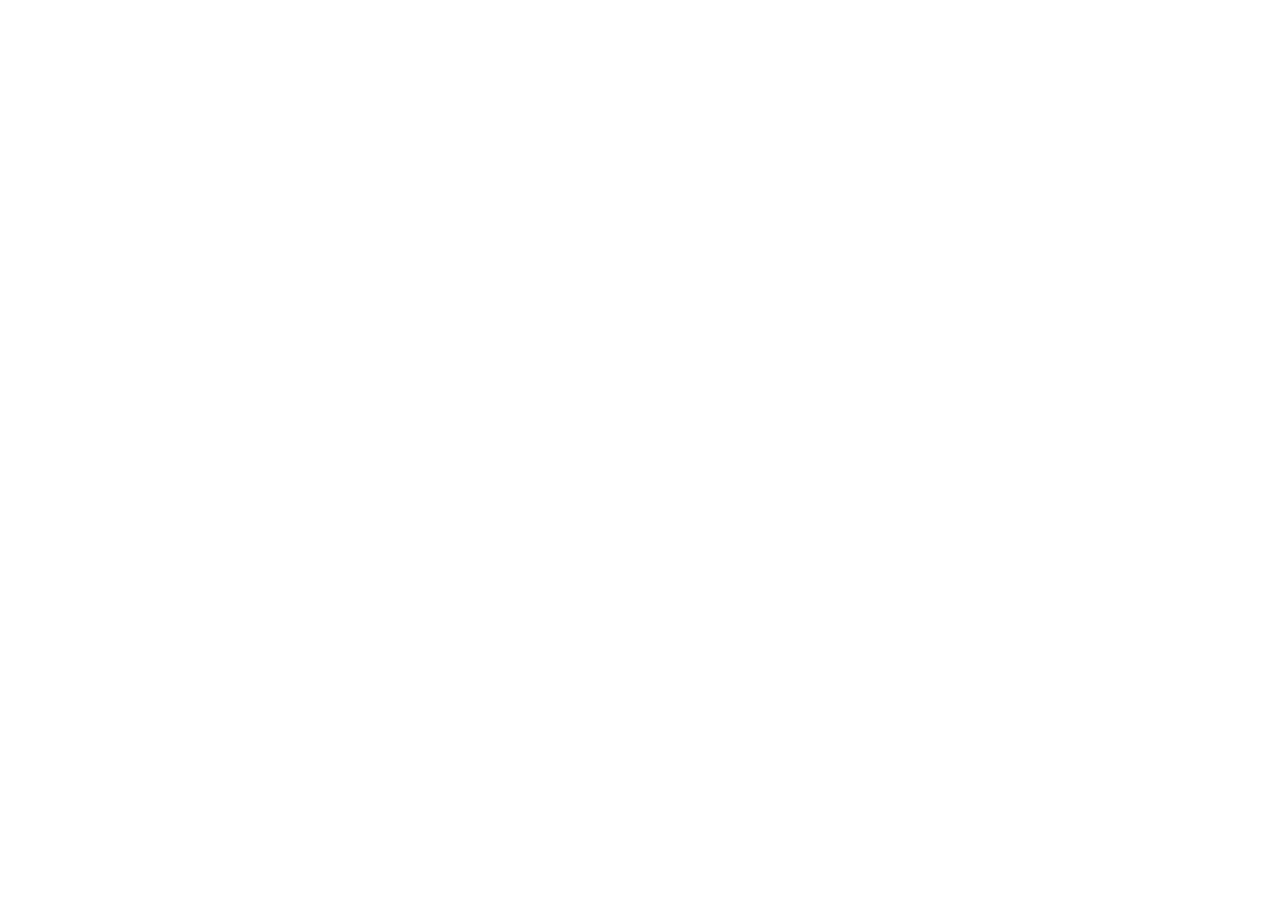
==== index.html @ b8c5a26c "Add bilingual portfolio pages and documentation" ====
<!doctype html>
<html lang="en">
<head>
<meta charset="utf-8">
<meta name="viewport" content="width=device-width, initial-scale=1">
<meta name="theme-color" content="#08080B">
<meta name="description" content="Veronika Kadamani — video editing, content creation and social media strategy. Based in Phnom Penh, Cambodia. Working worldwide.">
<title>Veronika Kadamani — Video Editor · Content Creator · SMM Specialist</title>
<link rel="icon" href="assets/favicon.svg" type="image/svg+xml">
<link rel="stylesheet" href="assets/style.css">
<script defer src="assets/content.js"></script>
<script defer src="assets/app.js"></script>
</head>
<body data-page="home">
<div id="app"></div>
<noscript><main style="padding:40px"><h1>Veronika Kadamani</h1><p>Video Editor · Content Creator · SMM Specialist</p><p>Please enable JavaScript to explore the bilingual portfolio and project form.</p><p>Пожалуйста, включите JavaScript для просмотра портфолио и формы.</p><a href="mailto:contact.veronika.inbox@gmail.com">contact.veronika.inbox@gmail.com</a><p><a href="https://t.me/girlsbenice">Telegram @girlsbenice</a></p></main></noscript>
</body>
</html>
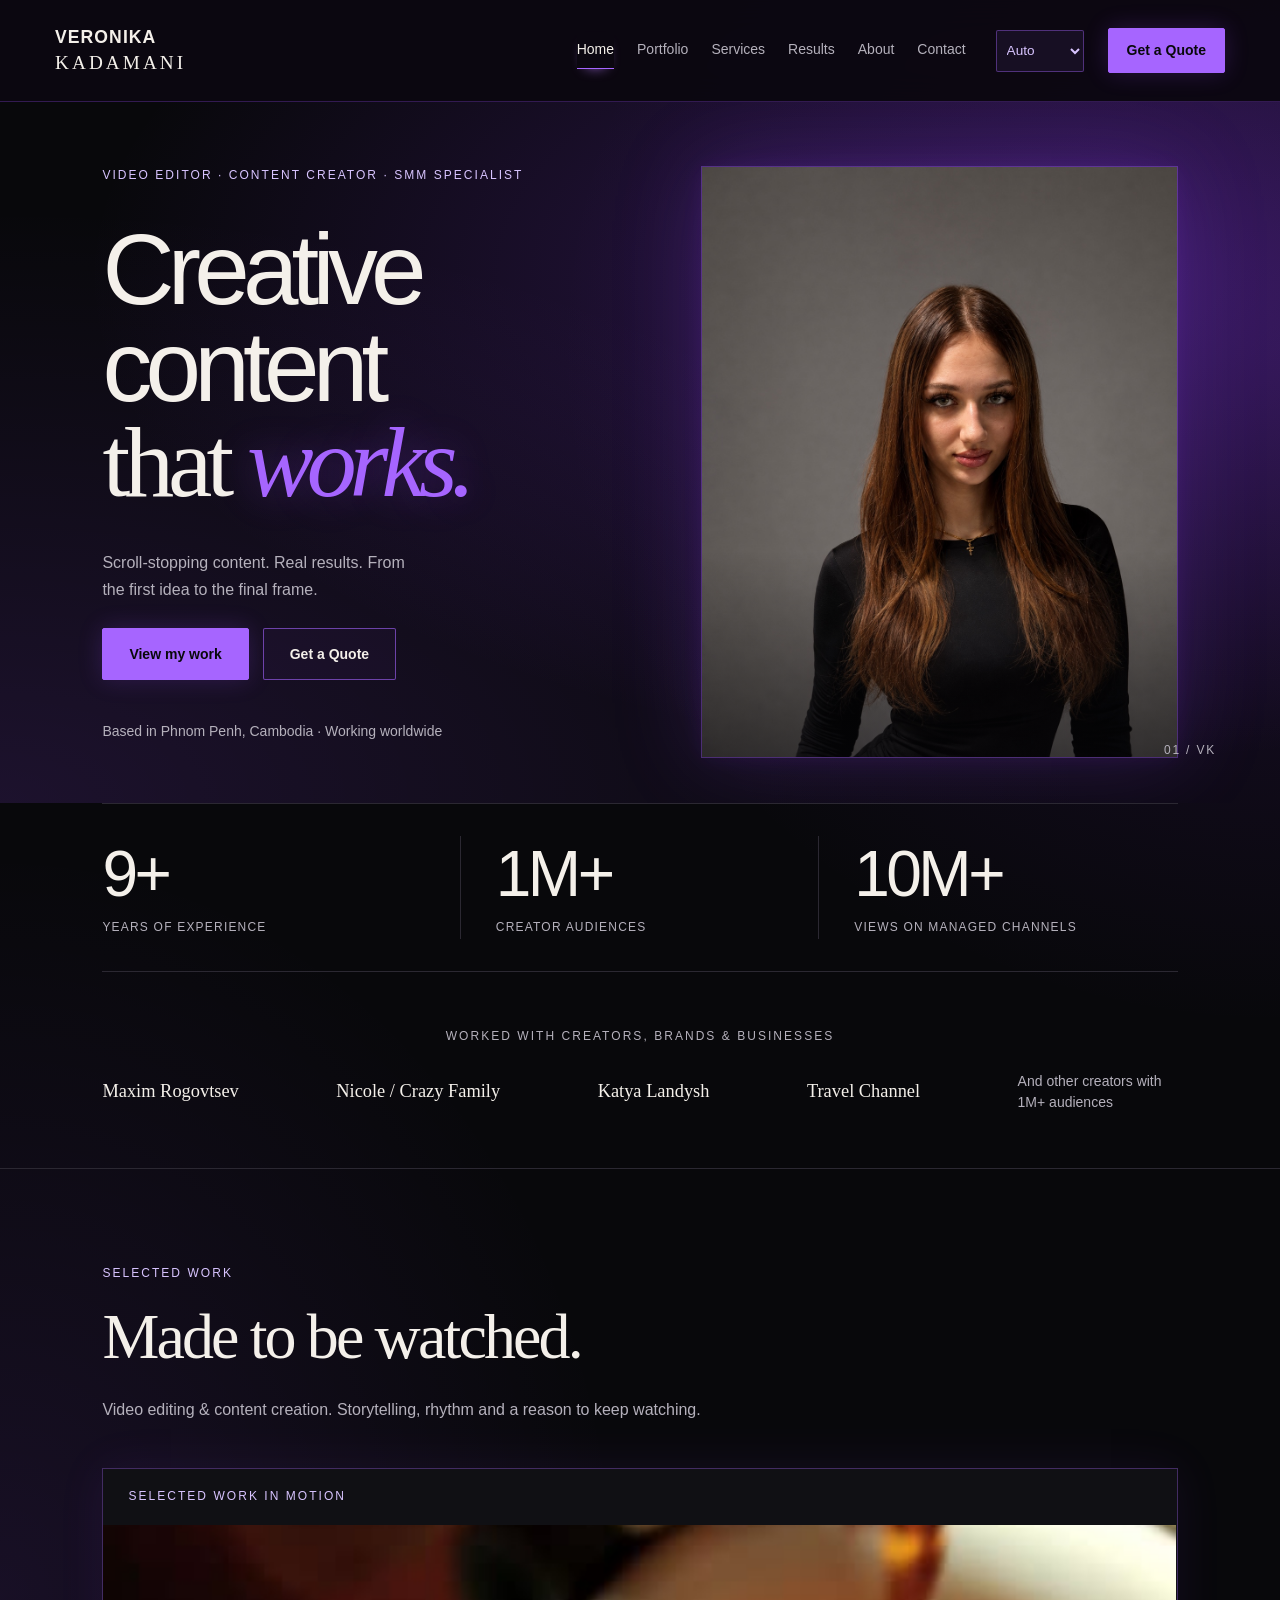
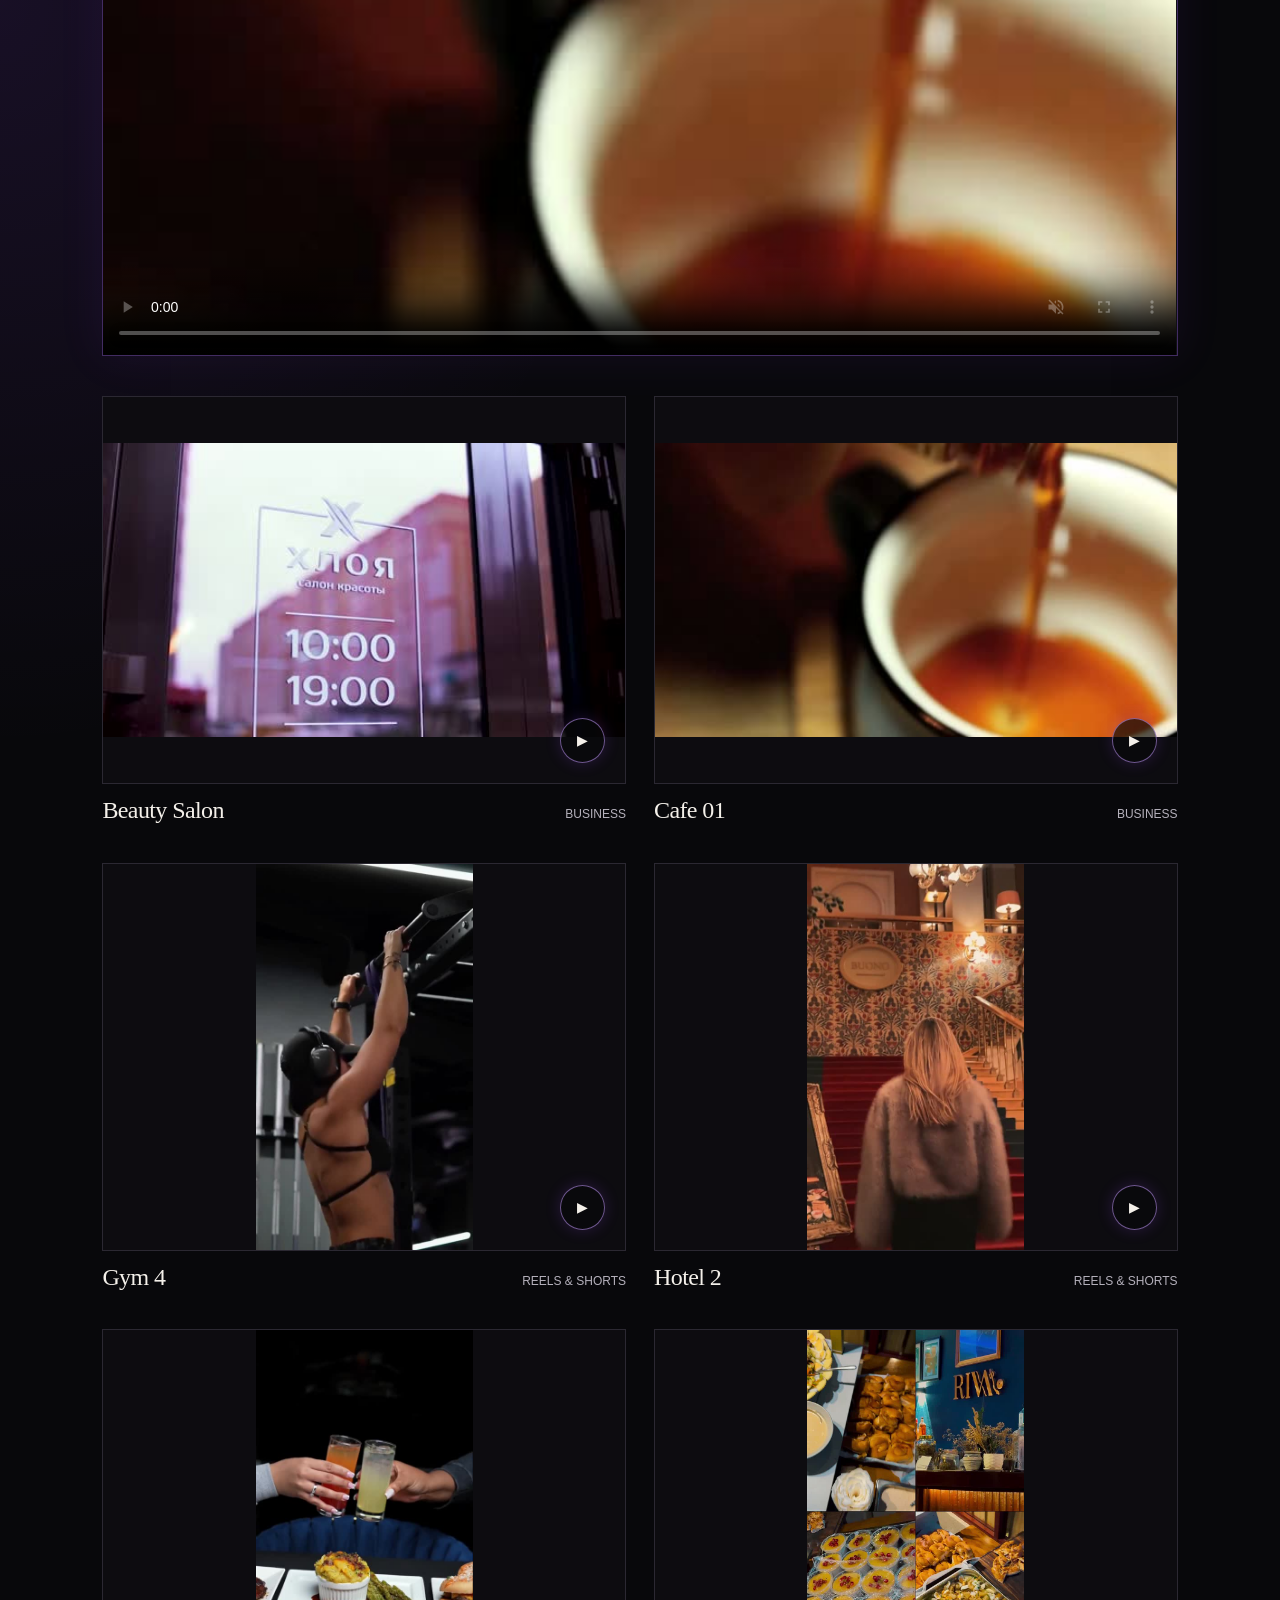
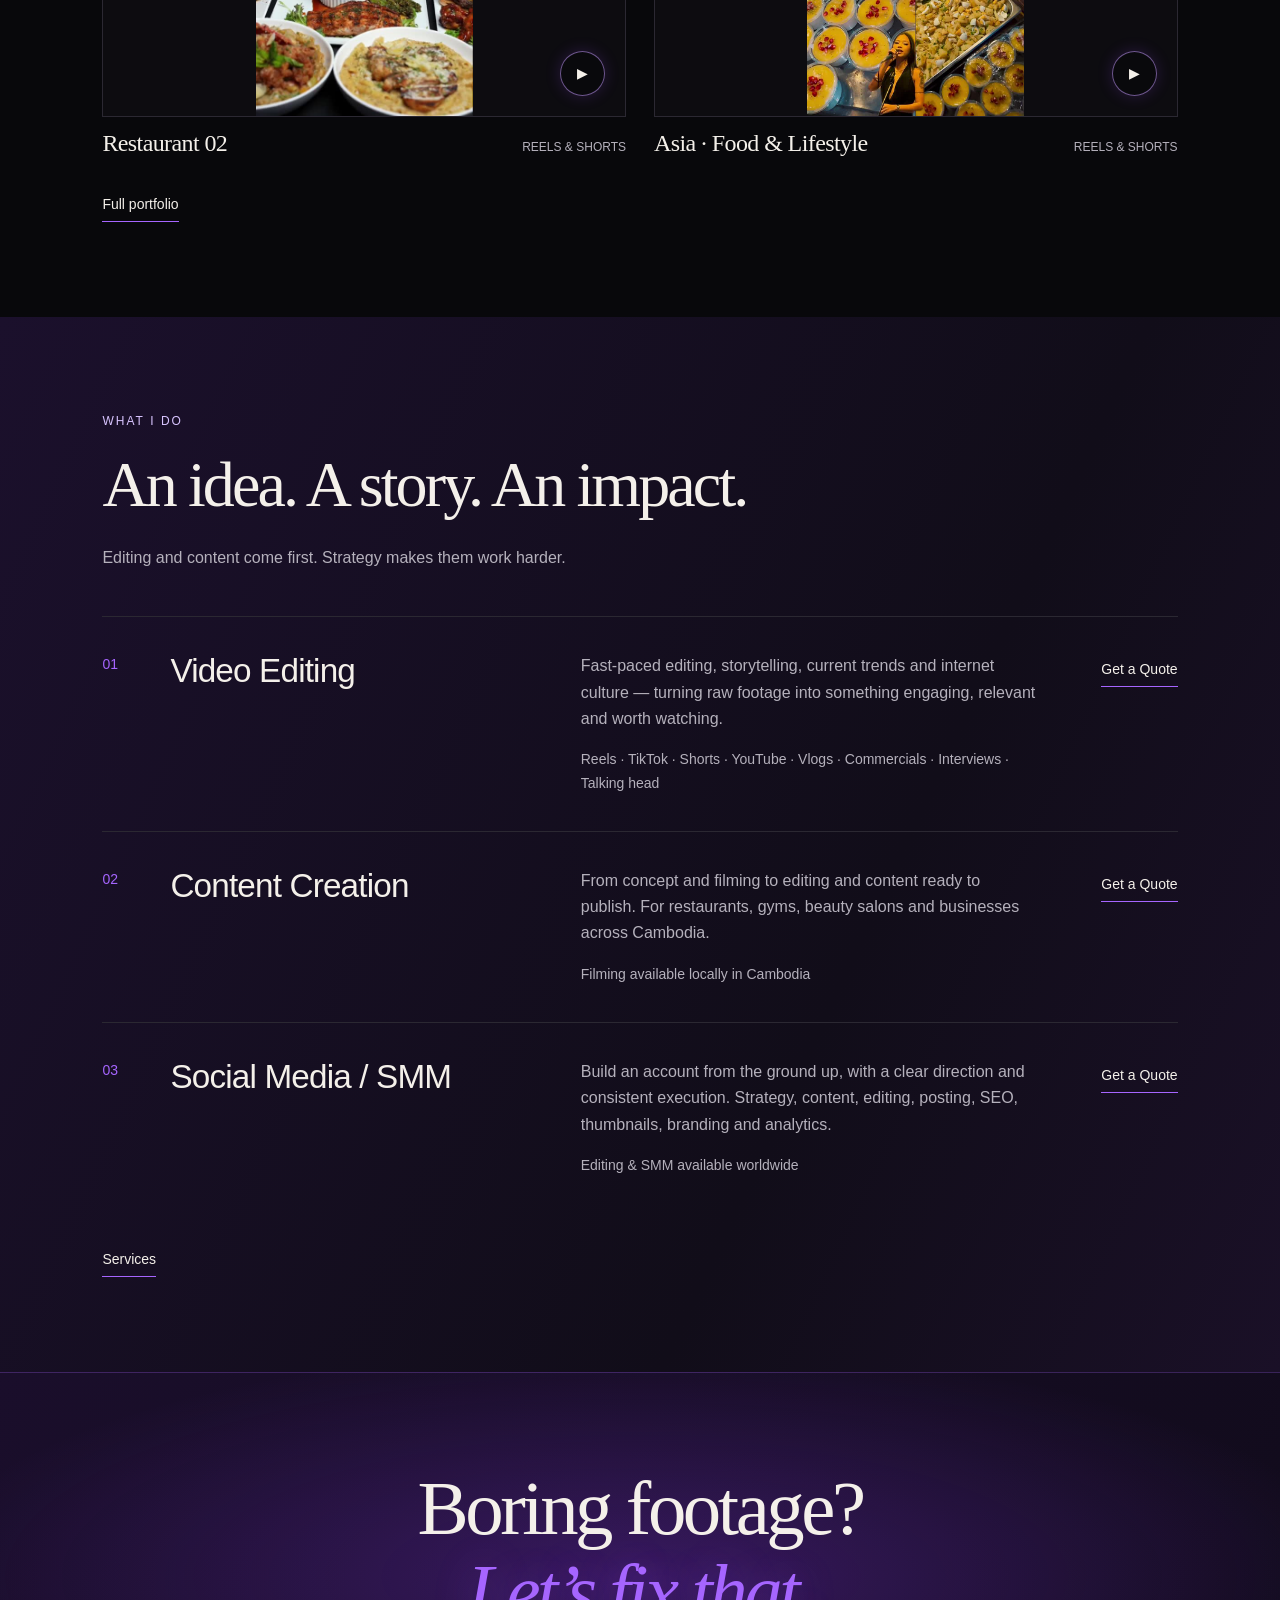
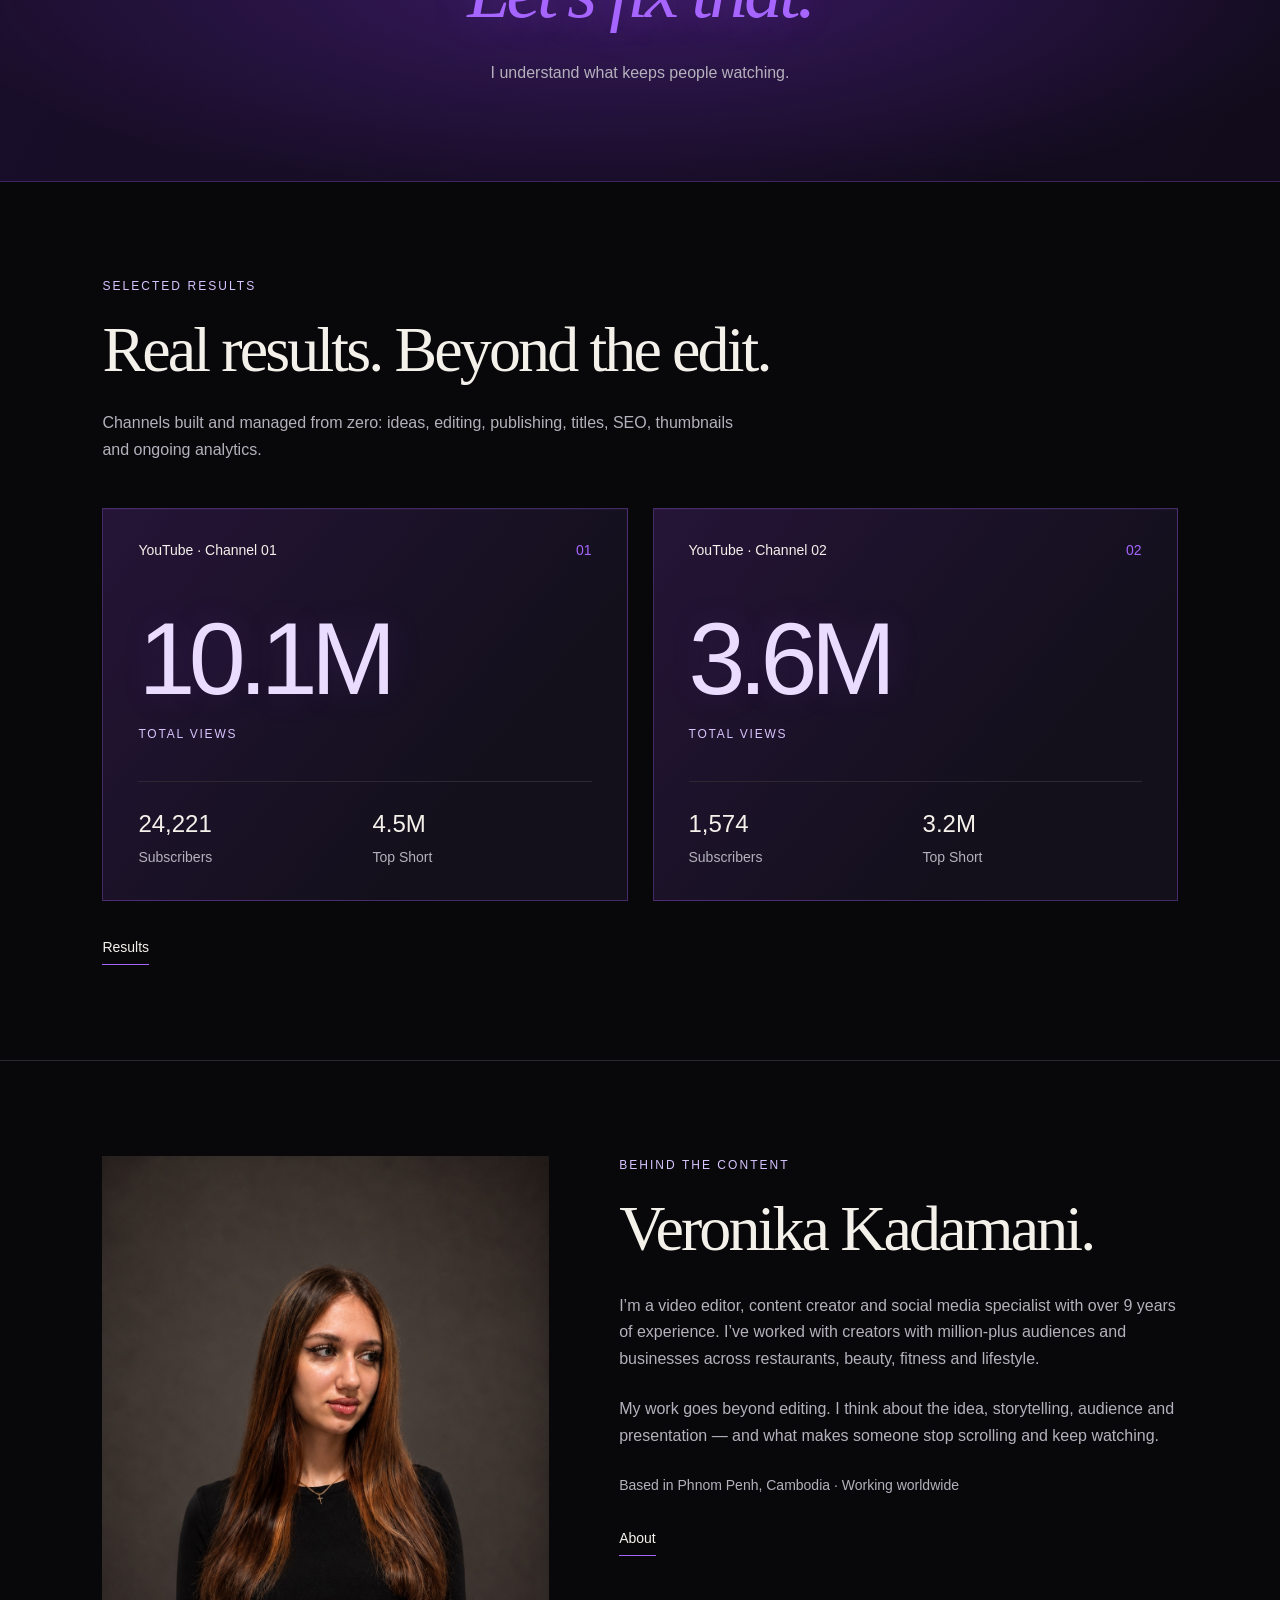
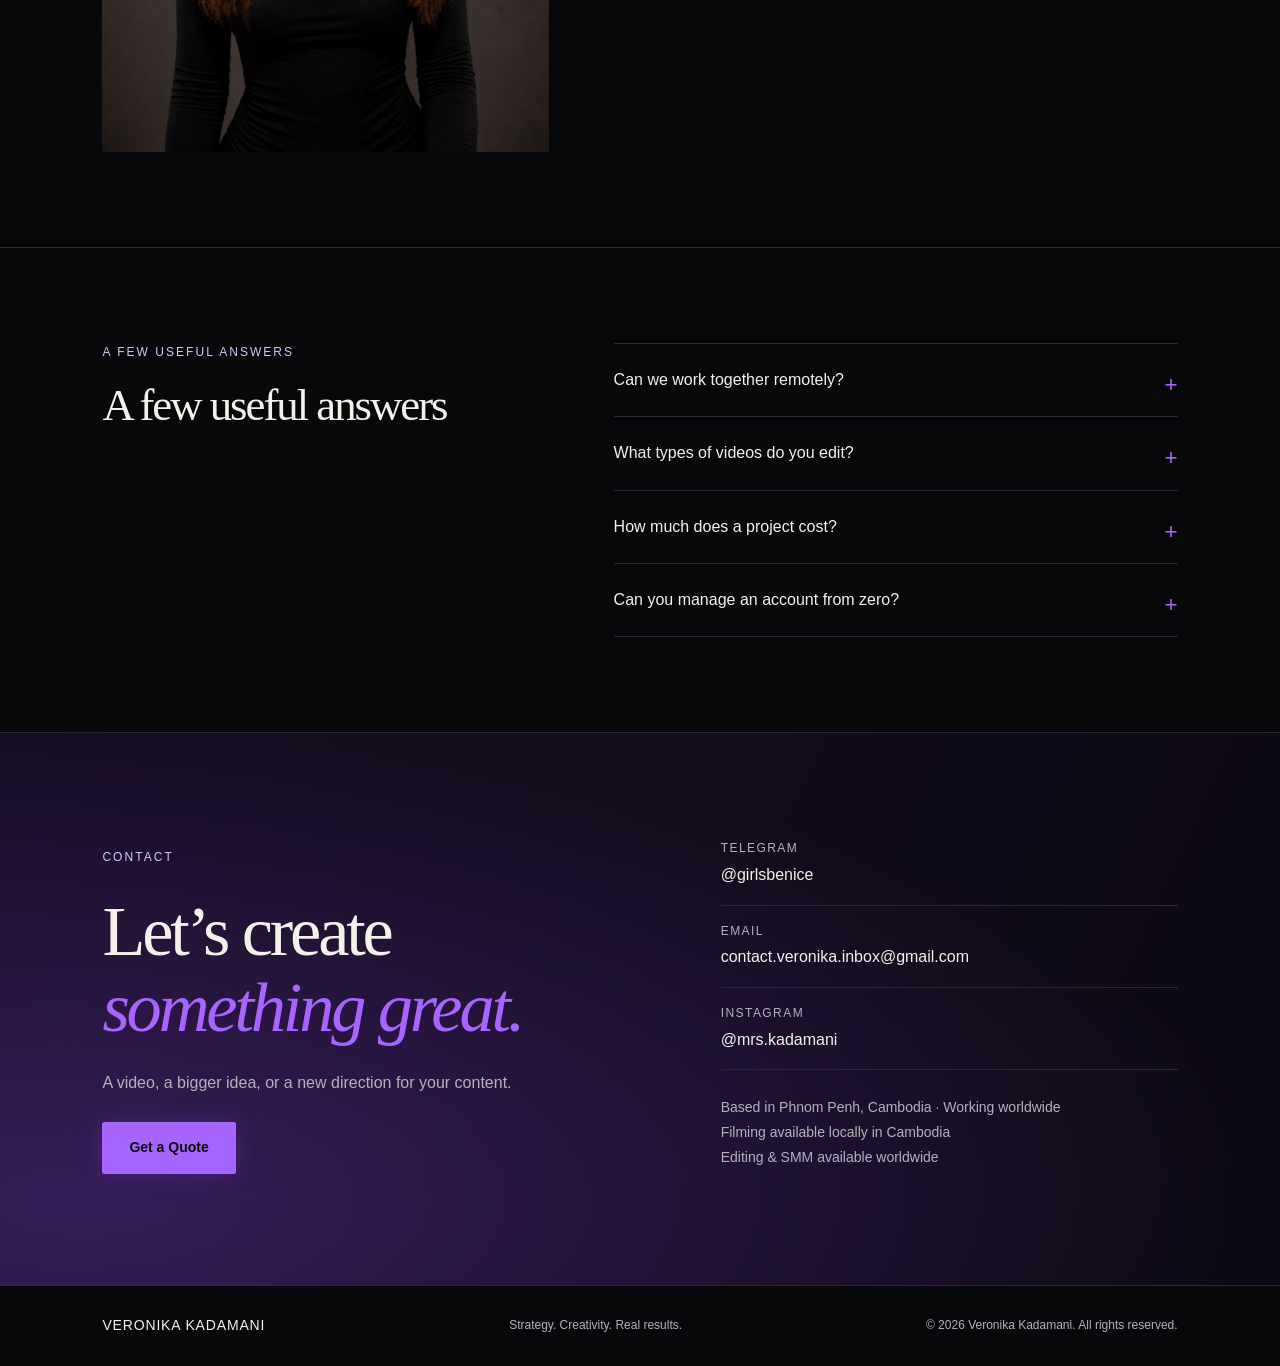
==== commit 8ef48384: "Refresh assets on all portfolio pages" ====
--- a/index.html
+++ b/index.html
@@ -7,9 +7,9 @@
 <meta name="description" content="Veronika Kadamani — video editing, content creation and social media strategy. Based in Phnom Penh, Cambodia. Working worldwide.">
 <title>Veronika Kadamani — Video Editor · Content Creator · SMM Specialist</title>
 <link rel="icon" href="assets/favicon.svg" type="image/svg+xml">
-<link rel="stylesheet" href="assets/style.css">
-<script defer src="assets/content.js"></script>
-<script defer src="assets/app.js"></script>
+<link rel="stylesheet" href="assets/style.css?v=20261004-2">
+<script defer src="assets/content.js?v=20261004-2"></script>
+<script defer src="assets/app.js?v=20261004-2"></script>
 </head>
 <body data-page="home">
 <div id="app"></div>
--- a/assets/style.css
+++ b/assets/style.css
@@ -0,0 +1,53 @@
+@charset "UTF-8";
+:root{--bg:#08080b;--surface:#101014;--text:#f4f0ea;--muted:#b5b1bc;--violet:#a665ff;--lavender:#d8c4ff;--line:#2b2832;--sans:Arial,Helvetica,sans-serif;--serif:Georgia,'Times New Roman',serif;color-scheme:dark}
+*{box-sizing:border-box}html{scroll-behavior:smooth;scroll-padding-top:110px}body{margin:0;background:var(--bg);color:var(--text);font:16px/1.65 var(--sans)}button,input,select,textarea{font:inherit}button,a,input,select,textarea{-webkit-tap-highlight-color:transparent}button{cursor:pointer}a{color:inherit;text-decoration:none}button{color:inherit}button:disabled{cursor:wait;opacity:.6}img,video{display:block;max-width:100%}h1,h2,h3,h4,p,figure{margin:0}h1,h2,h3{line-height:1.08;font-weight:400}h2{font-family:var(--serif);font-size:clamp(2.6rem,5vw,4.8rem);letter-spacing:-.045em}h3{font-size:1.6rem;letter-spacing:-.025em}p{color:var(--muted)}em{color:var(--violet);font-family:var(--serif);font-weight:400}button{border:0;background:none}a,button{touch-action:manipulation}:focus-visible{outline:2px solid var(--lavender);outline-offset:6px}::selection{background:var(--violet);color:#08080b}[hidden]{display:none!important}.skip{position:fixed;top:-100px;z-index:100;background:var(--text);color:var(--bg);padding:12px}.skip:focus{top:10px}
+.header{position:sticky;top:0;z-index:20;display:flex;align-items:center;gap:30px;min-height:102px;padding:18px 4.3%;background:#08080bf2;border-bottom:1px solid var(--line);backdrop-filter:blur(16px)}.wordmark{font-size:1.1rem;line-height:1.1;letter-spacing:.06em;font-weight:700;white-space:nowrap}.wordmark span{display:block;font-family:var(--serif);font-size:1.2rem;font-weight:400;letter-spacing:.16em;margin-top:5px}nav{display:flex;gap:23px;margin-left:auto;font-size:.875rem}nav a{padding:6px 0;color:var(--muted)}nav a:hover,nav a[aria-current]{color:var(--text)}nav a[aria-current]{border-bottom:1px solid var(--violet)}.header-actions{display:flex;align-items:center;gap:24px}.language{display:flex;align-items:center;gap:7px;font-size:.875rem}.language span{color:#605669}.language button{padding:5px 2px;color:var(--muted)}.language button[aria-pressed=true]{color:var(--lavender)}.button{display:inline-flex;justify-content:center;align-items:center;min-height:52px;padding:13px 26px;background:var(--violet);color:#08080b;border:1px solid var(--violet);border-radius:2px;font-size:.875rem;font-weight:700;text-align:center;transition:background .2s,box-shadow .2s}.button:hover{background:#bd8bff;box-shadow:0 0 30px #9b4dff25}.button-small{padding:10px 18px;min-height:43px}.button-outline{background:transparent;color:var(--text);border-color:#6b4d8c}.button-outline:hover{background:#20122f}.menu-button{display:none;min-width:44px;min-height:44px}.menu-button span{display:block;width:23px;height:1px;background:var(--text);margin:7px auto}.eyebrow{font-size:.75rem;letter-spacing:.17em;text-transform:uppercase;color:var(--lavender);margin-bottom:24px}.hero{position:relative;min-height:700px;padding:64px 8% 45px;overflow:hidden;background:radial-gradient(ellipse at 92% 12%,#9b4dff19,transparent 55%)}.hero h1{font-size:clamp(4.6rem,10vw,9.5rem);letter-spacing:-.068em;line-height:.97;font-weight:500}.hero h1>span{display:block}.hero h1 .hero-last{font-family:var(--serif);letter-spacing:-.06em}.hero h1 em{letter-spacing:-.07em}.hero .eyebrow{margin-bottom:36px}.hero-bottom{display:flex;align-items:center;gap:50px;margin-top:38px}.hero-bottom>p{max-width:315px;font-size:1rem}.buttons{display:flex;gap:14px}.hero-location{margin-top:40px;font-size:.875rem}.hero-index{position:absolute;right:5%;bottom:42px;color:var(--muted);font-size:.75rem;letter-spacing:.15em}.hero.has-visual{display:grid;grid-template-columns:1.15fr 1fr;gap:50px}.has-visual h1{font-size:clamp(4rem,7.8vw,7.7rem)}.has-visual .hero-bottom{display:block}.has-visual .buttons{margin-top:25px}.hero-video,.hero .portrait{align-self:center;position:relative}.hero-video video,.hero .portrait img{width:100%;height:590px;object-fit:cover}.portrait img{width:100%;height:100%;object-fit:cover}.metrics{display:grid;grid-template-columns:repeat(3,1fr);border-block:1px solid var(--line);margin:0 8%;padding:32px 0}.metrics>div{padding:0 35px;border-right:1px solid var(--line)}.metrics>div:first-child{padding-left:0}.metrics>div:last-child{border:0}.metrics strong{display:block;font-size:clamp(3rem,5vw,4.7rem);font-weight:400;line-height:1.2;letter-spacing:-.055em}.metrics span{font-size:.75rem;text-transform:uppercase;letter-spacing:.1em;color:var(--muted)}.clients{padding:55px 8%;border-bottom:1px solid var(--line)}.clients .eyebrow{text-align:center;color:var(--muted)}.client-list{display:flex;gap:30px;align-items:center;justify-content:space-between}.client-list>span{font-family:var(--serif);font-size:1.15rem;line-height:1.3}.client-list small{color:var(--muted);font-size:.875rem;max-width:160px;line-height:1.5}
+main>section:not(.hero):not(.metrics):not(.clients){padding:95px 8%}.section-heading{max-width:850px;margin-bottom:45px}.section-heading .eyebrow{margin-bottom:18px}.section-intro{margin-top:26px;max-width:650px}.text-link{display:inline-block;border-bottom:1px solid var(--violet);color:var(--text);font-size:.875rem;padding:6px 0;line-height:1.5}.text-link:hover{color:var(--lavender)}.project-grid{display:grid;grid-template-columns:repeat(2,1fr);gap:38px 28px}.project-card{padding:0;text-align:left;width:100%}.project-media{position:relative;aspect-ratio:1.5;background:var(--surface);overflow:hidden;border:1px solid var(--line);transition:border .2s,box-shadow .2s}.project-media img,.project-media video{position:absolute;width:100%;height:100%;object-fit:cover}.project-card:hover .project-media{border-color:var(--violet);box-shadow:0 0 25px #9b4dff15}.play-mark{position:absolute;right:20px;bottom:20px;width:45px;height:45px;background:#08080baa;border:1px solid #ffffff50;border-radius:50%;display:grid;place-items:center;font-size:.875rem}.project-caption{display:flex;justify-content:space-between;align-items:baseline;gap:15px;padding-top:14px}.project-caption h3{font-family:var(--serif);font-size:1.5rem}.project-caption>span{font-size:.75rem;color:var(--muted)}.portfolio-empty{padding:30px 0;border-block:1px solid var(--line);max-width:750px;margin-bottom:25px}.work-section>.text-link,.services-section>.text-link,.results-section>.text-link{margin-top:30px}.services-section{background:var(--surface)}.service-row{display:grid;grid-template-columns:40px 1fr 1.2fr 110px;gap:28px;padding:36px 0;border-top:1px solid var(--line);align-items:start}.row-number{font-size:.875rem;color:var(--violet);font-variant-numeric:tabular-nums}.service-row h3{font-size:clamp(1.6rem,2.6vw,2.25rem)}.service-row p{font-size:1rem}.service-row small{display:block;color:var(--muted);margin-top:16px;font-size:.875rem}.service-row .text-link{justify-self:end}.punch-section{border-bottom:1px solid var(--line);text-align:center;background:radial-gradient(ellipse at center,#9b4dff0b,transparent 70%)}.punch-section h2{font-size:clamp(3rem,6vw,5.6rem)}.punch-section p{margin-top:26px}.case-grid{display:grid;grid-template-columns:repeat(2,1fr);gap:25px}.case{border:1px solid var(--line);padding:30px 35px;background:linear-gradient(130deg,#16101e,#101014 60%)}.case-top{display:flex;justify-content:space-between;gap:15px;font-size:.875rem}.case-top span:last-child{color:var(--violet)}.case-stat{display:block;font-size:clamp(4.5rem,8vw,7rem);line-height:1.3;letter-spacing:-.065em;font-weight:400;margin-top:30px}.case-stat-label{text-transform:uppercase;font-size:.75rem;letter-spacing:.15em;color:var(--lavender)}.case-substats{margin-top:36px;display:grid;grid-template-columns:1fr 1fr;border-top:1px solid var(--line);padding-top:22px;gap:15px}.case-substats strong{font-size:1.5rem;font-weight:400;display:block}.case-substats span{color:var(--muted);font-size:.875rem}.case-details{border-top:1px solid var(--line);margin-top:20px;padding-top:20px;font-size:.875rem}.tiktok-case{display:grid;grid-template-columns:1fr 1fr;gap:30px;padding:45px 0;border-bottom:1px solid var(--line)}.tiktok-case h3,.instagram-case h3{margin-bottom:20px}.tiktok-values{display:flex;flex-direction:column;gap:20px}.tiktok-values strong{font-family:var(--serif);color:var(--lavender);font-size:5rem;line-height:1}.tiktok-values span{color:var(--muted)}.tiktok-case>p{grid-column:1/-1;font-size:.875rem}.instagram-case{padding:40px 0}.instagram-case p{max-width:600px}.instagram-case img{max-width:500px;margin-top:25px}.evidence-note{display:block;color:var(--muted);font-size:.75rem}.about-section{border-block:1px solid var(--line)}.about-section:not(.with-portrait)>div{max-width:790px;margin:auto}.about-section.with-portrait{display:grid;grid-template-columns:.8fr 1fr;gap:70px}.about-section .portrait{max-height:650px}.about-section .section-heading{margin-bottom:30px}.about-section p+p{margin-top:24px}.about-section .text-link{margin-top:24px}.location{font-size:.875rem;line-height:1.8}.credentials{border-top:1px solid var(--line);padding-top:25px;margin-top:30px}.credentials small{color:var(--lavender);text-transform:uppercase;letter-spacing:.12em;font-size:.75rem}.credentials p{font-size:.875rem;margin:10px 0 20px}.strategy-grid{display:grid;grid-template-columns:repeat(3,1fr);gap:24px}.strategy-grid article{padding:30px;border:1px solid var(--line);background:var(--surface)}.strategy-grid h3{margin:24px 0}.strategy-grid p{font-size:.95rem}.strategy-grid .text-link{margin-top:25px}.website-section{display:grid;grid-template-columns:1fr 1fr;gap:60px;background:var(--surface)}.website-section p{margin-top:22px;max-width:550px}.website-section article{border-left:1px solid var(--line);padding-left:50px}.pet-wordmark{font-family:var(--serif);font-size:2rem;letter-spacing:.08em}.website-section h4{font-weight:400;margin-top:15px}.website-section .text-link{margin-top:20px}.process-grid{display:grid;grid-template-columns:repeat(4,1fr);gap:25px}.process-grid article{border-top:1px solid var(--line);padding-top:20px}.process-grid h3{margin:20px 0;font-size:1.3rem}.process-grid p{font-size:.875rem}.faq-section{display:grid;grid-template-columns:.8fr 1fr;gap:60px}.faq-section h2{font-size:2.8rem}.faq-section details{border-top:1px solid var(--line);padding:23px 0}.faq-section details:last-child{border-bottom:1px solid var(--line)}summary{cursor:pointer;list-style:none;position:relative;padding-right:35px}summary::after{content:'+';position:absolute;right:0;color:var(--violet);font-size:1.4rem}details[open] summary::after{content:'−'}details p{margin-top:20px;font-size:.95rem}.contact-section{padding:90px 8%;display:grid;grid-template-columns:1.2fr 1fr;gap:70px;border-top:1px solid var(--line);background:radial-gradient(ellipse at 5% 100%,#9b4dff17,transparent 60%)}.contact-section h2{font-size:clamp(3rem,5.5vw,5rem)}.contact-section p{margin:25px 0}.contact-links{align-self:center;min-width:0}.contact-links>a{display:block;border-bottom:1px solid var(--line);padding:16px 0;overflow-wrap:anywhere;font-size:1rem}.contact-links>a span{display:block;color:var(--muted);font-size:.75rem;text-transform:uppercase;letter-spacing:.12em;margin-bottom:3px}.contact-links>a:hover{color:var(--lavender)}footer{border-top:1px solid var(--line);padding:28px 8%;display:flex;align-items:center;justify-content:space-between;gap:25px}footer p,footer small{font-size:.75rem}.footer-wordmark{font-size:.875rem;letter-spacing:.06em}footer small{color:var(--muted)}.page-heading{margin-bottom:45px}.page-heading h1{font-family:var(--serif);font-size:clamp(4rem,8vw,7.8rem);letter-spacing:-.06em}.page-heading p:last-child{margin-top:25px}.page-top{padding:45px 8% 0}.page-top .eyebrow{margin:0}.page-top+section{padding-top:45px!important}.filters{display:flex;flex-wrap:wrap;gap:10px;margin-bottom:40px;align-items:center}.filters button{text-transform:uppercase;border:1px solid var(--line);padding:11px 20px;font-size:.875rem;border-radius:2px}.filters button[aria-pressed=true]{border-color:var(--violet);color:var(--lavender);background:#9b4dff0c}.project-count{color:var(--muted);font-size:.875rem;margin-left:auto}
+dialog{position:fixed;background:#101014;color:var(--text);border:1px solid #624a7e;border-radius:3px;padding:38px;width:min(720px,calc(100% - 32px));max-height:90dvh;overflow:auto;box-shadow:0 20px 100px #0008}dialog::backdrop{background:#030305d9;backdrop-filter:blur(7px)}dialog h2{font-size:2.5rem;margin-bottom:30px}dialog .eyebrow{margin-top:8px}.dialog-close{position:absolute;right:13px;top:10px;width:44px;height:44px;font-size:1.7rem;color:var(--muted)}.modal-open{overflow:hidden}form{display:grid;gap:20px}label{display:grid;gap:8px;font-size:.875rem;color:var(--text)}input,select,textarea{width:100%;min-width:0;border:1px solid #46404f;background:var(--bg);color:var(--text);padding:12px;border-radius:2px;font-size:1rem}textarea{resize:vertical}input:focus,select:focus,textarea:focus{border-color:var(--violet)}.form-two{display:grid;grid-template-columns:1fr 1fr;gap:18px}.form-note{font-size:.875rem;line-height:1.5}#form-status{color:var(--lavender);font-size:.875rem}#form-status:empty{display:none}#draft-actions{display:flex;gap:20px;flex-wrap:wrap}#video-dialog{width:min(1000px,calc(100% - 32px))}#video-content video{width:100%;max-height:65dvh}#video-description{margin-top:20px}body[data-page=home] .hero-copy{animation:reveal .7s ease both}@keyframes reveal{from{opacity:0;transform:translateY(15px)}to{opacity:1;transform:translateY(0)}}
+@media(min-width:1700px){.header,main,.contact-section,footer{max-width:1700px;margin-inline:auto}.hero{min-height:800px}}
+@media(max-width:1180px){.header{gap:20px}.header-actions{gap:15px}nav{gap:15px}nav a{font-size:.8rem}.hero-bottom{gap:28px}.service-row{grid-template-columns:28px 1fr 1.2fr}.service-row>.text-link{grid-column:3;justify-self:start}.client-list{gap:20px}.hero.has-visual{gap:35px}.has-visual .hero-last{white-space:normal}.has-visual .hero-video video,.has-visual .portrait img{height:530px}}
+@media(max-width:980px){nav{display:none;position:absolute;left:0;right:0;top:100%;margin:0;background:var(--surface);padding:24px 6%;border-bottom:1px solid var(--line)}.menu-open nav{display:grid;grid-template-columns:1fr 1fr;gap:12px}nav a{font-size:1rem}.menu-button{display:block}.header-actions{margin-left:auto}.hero{min-height:650px}.hero-bottom{display:block}.hero-bottom .buttons{margin-top:24px}.hero.has-visual{grid-template-columns:1fr 1fr;gap:25px}.has-visual h1{font-size:clamp(3rem,7vw,5.5rem)}.has-visual .buttons{flex-direction:column;align-items:start}.has-visual .hero-video video,.has-visual .portrait img{height:450px}.client-list{flex-wrap:wrap;justify-content:center;gap:25px 35px}.client-list small{max-width:none}.strategy-grid{grid-template-columns:1fr}.strategy-grid article{display:grid;grid-template-columns:35px 1fr;gap:15px}.strategy-grid article p,.strategy-grid article>.text-link{grid-column:2}.strategy-grid h3{margin:0}.about-section.with-portrait{gap:35px}.faq-section{grid-template-columns:1fr;gap:10px}.contact-section{gap:35px}.contact-section h2{font-size:3rem}.website-section{gap:35px}.website-section article{padding-left:30px}footer{flex-wrap:wrap}}
+@media(max-width:650px){.header{padding:12px 5%;min-height:82px;gap:12px}.wordmark{font-size:.85rem}.wordmark span{font-size:.94rem}.header-actions{gap:10px}.header-actions>.button{display:inline-flex;width:90px;padding:7px 8px;font-size:.75rem;line-height:1.2;min-height:44px}.language{font-size:.875rem}.hero{padding:46px 6% 36px;min-height:auto}.hero h1{font-size:clamp(3.6rem,14.6vw,6rem);line-height:1.04}.hero .eyebrow{font-size:.7rem;letter-spacing:.11em;max-width:300px;margin-bottom:30px}.hero-bottom{margin-top:30px}.hero-bottom>p{max-width:320px}.buttons{gap:10px;flex-wrap:wrap}.button{padding:12px 18px;min-height:50px}.hero-index{display:none}.hero-location{max-width:320px;margin-top:30px}.hero.has-visual{display:flex;flex-direction:column}.has-visual h1{font-size:clamp(3.6rem,14.6vw,6rem)}.has-visual .buttons{flex-direction:row}.hero .portrait,.hero-video{width:100%;margin-top:18px}.has-visual .portrait img,.has-visual .hero-video video{height:420px}.metrics{margin:0 6%;padding:26px 0;gap:15px}.metrics>div{padding:0 10px 0 0}.metrics strong{font-size:2.65rem}.metrics span{font-size:.65rem;letter-spacing:.03em;line-height:1.6;display:block}.clients{padding:36px 6%}.clients .eyebrow{font-size:.7rem}.client-list{gap:20px}.client-list>span{font-size:1rem}.client-list small{text-align:center;font-size:.75rem}main>section:not(.hero):not(.metrics):not(.clients){padding:58px 6%}.section-heading{margin-bottom:32px}.section-heading h2{font-size:2.65rem}.section-intro{margin-top:20px}.project-grid{grid-template-columns:1fr;gap:30px}.project-caption h3{font-size:1.4rem}.service-row{grid-template-columns:25px 1fr;gap:16px;padding:28px 0}.service-row>div{grid-column:2}.service-row>.text-link{grid-column:2;margin:0}.service-row h3{font-size:1.8rem}.punch-section h2{font-size:2.8rem}.case-grid{grid-template-columns:1fr}.case{padding:26px}.case-stat{font-size:5.5rem;margin-top:25px}.case-substats{margin-top:28px}.tiktok-case{grid-template-columns:1fr}.tiktok-values strong{font-size:4.5rem}.about-section.with-portrait{grid-template-columns:1fr}.about-section.with-portrait .portrait{max-height:500px}.strategy-grid article{display:block;padding:25px}.strategy-grid h3{margin:18px 0}.website-section{grid-template-columns:1fr}.website-section article{border-left:0;border-top:1px solid var(--line);padding:25px 0 0}.process-grid{grid-template-columns:1fr 1fr;gap:28px}.faq-section h2{font-size:2.65rem}.contact-section{padding:58px 6%;grid-template-columns:1fr;gap:35px}.contact-section h2{font-size:2.8rem}.contact-links>a{font-size:.95rem}footer{padding:25px 6%;display:block}footer p{margin:14px 0}footer small{display:block}.page-top{padding:30px 6% 0}.page-heading h1{font-size:4rem}.filters{gap:8px;margin-bottom:25px}.filters button{padding:9px 13px;font-size:.8rem}.project-count{width:100%;margin:8px 0 0}dialog{padding:28px 22px}dialog h2{font-size:2rem}.form-two{grid-template-columns:1fr;gap:20px}.dialog-close{right:4px;top:3px}html{scroll-padding-top:95px}}
+@media(prefers-reduced-motion:reduce){html{scroll-behavior:auto}*,*::before,*::after{animation:none!important;transition:none!important}}
+@media(max-width:370px){.header{flex-wrap:wrap;gap:10px}.wordmark{width:100%;font-size:.875rem}.wordmark span{display:inline;margin-left:8px;font-size:.875rem}.header-actions{width:100%;margin:0;justify-content:space-between;gap:14px}.header-actions>.button{width:auto;flex:1;font-size:.75rem}.hero h1,.has-visual h1{font-size:3.15rem}.hero .buttons{flex-direction:column;align-items:flex-start}html{scroll-padding-top:140px}}
+@media(max-width:650px){.metrics{grid-template-columns:repeat(3,minmax(0,1fr))}.metrics>div{min-width:0}.metrics strong{font-size:clamp(1.85rem,9vw,2.65rem)}.metrics span{overflow-wrap:anywhere}}
+.hero .portrait{position:relative;isolation:isolate;border:1px solid #4a365e;box-shadow:0 0 70px #9b4dff10}.hero .portrait::after{content:'';position:absolute;inset:0;pointer-events:none;background:linear-gradient(0deg,#08080b80,transparent 35%);z-index:1}.hero .portrait img{object-position:center 40%}.project-media{aspect-ratio:1.35}.project-media img,.project-media video{object-fit:contain;background:#0d0c10}.project-card{transition:transform .2s}.project-card:hover{transform:translateY(-3px)}.project-caption>span{text-transform:uppercase}.instagram-stats{display:grid;grid-template-columns:repeat(3,minmax(0,1fr));gap:25px;margin:30px 0}.instagram-stats strong{display:block;font-weight:400;font-size:clamp(2rem,4vw,3.5rem);letter-spacing:-.05em}.instagram-stats span{font-size:.875rem;color:var(--muted)}.evidence-grid{display:grid;grid-template-columns:repeat(2,minmax(0,1fr));gap:25px;max-width:700px;margin-top:30px}.evidence-card{display:block;border:1px solid var(--line);overflow:hidden}.instagram-case .evidence-card img{margin:0;max-width:100%;width:100%;height:500px;object-fit:cover;object-position:top}.evidence-card:hover{border-color:var(--violet)}#video-content iframe{width:100%;height:min(65dvh,600px);border:0;background:var(--bg)}#video-content>.text-link{margin-top:15px}.work-reel{margin:0 0 40px;position:relative;border:1px solid var(--line);background:var(--surface)}.work-reel video{width:100%;max-height:430px;object-fit:cover}.work-reel .eyebrow{padding:18px 25px;margin:0;font-size:.75rem}
+@media(max-width:650px){.instagram-stats{gap:12px}.instagram-stats strong{font-size:clamp(1.5rem,6vw,2rem)}.instagram-stats span{font-size:.75rem}.evidence-grid{gap:12px}.instagram-case .evidence-card img{height:330px}.project-media{aspect-ratio:1.1}.hero.has-visual .portrait img{height:480px}.work-reel video{height:210px}.hero.has-visual .hero-bottom>p{max-width:none}}
+@media(max-width:370px){.section-heading h2{font-size:2.2rem}.strategy-grid h3{overflow-wrap:anywhere}}
+
+/* Electric Violet atmosphere and focused analytics crops. */
+body{background:radial-gradient(ellipse 75% 900px at 100% 350px,#762bd12e,transparent 75%),radial-gradient(ellipse 65% 1000px at 0% 1600px,#9b4dff1c,transparent 75%),var(--bg)}
+.header{border-bottom-color:#9b4dff45;background:#0c0812ee}
+nav a[aria-current]{box-shadow:0 6px 14px -9px #b77aff}
+.hero{background:radial-gradient(ellipse at 85% 25%,#8837ed4d,transparent 65%),radial-gradient(ellipse at 0% 100%,#9b4dff24,transparent 60%)}
+.hero h1 em,.punch-section em{ text-shadow:0 0 42px #9b4dff55 }
+.hero .portrait{border-color:#a665ff66;box-shadow:0 0 85px #9b4dff32,0 0 22px #9b4dff18}
+.button:not(.button-outline){box-shadow:0 0 24px #9b4dff32}
+.button:not(.button-outline):hover{box-shadow:0 0 38px #9b4dff60}
+.button-outline{border-color:#a665ff99;background:#9b4dff0a}
+.services-section,.website-section{background:linear-gradient(115deg,#1b102c,#110d19 65%,#1a1027)}
+.punch-section{background:radial-gradient(ellipse at center,#8837ed4d,transparent 80%),linear-gradient(120deg,#1a0e2b,#110b1b);border-block:1px solid #a665ff45}
+.case,.strategy-grid article{background:linear-gradient(130deg,#251437,#13101c 70%);border-color:#a665ff50;box-shadow:inset 0 1px 0 #c69bff0d}
+.case-stat{color:#eadcff;text-shadow:0 0 36px #9b4dff24}
+.filters button[aria-pressed=true]{background:#9b4dff26;box-shadow:0 0 22px #9b4dff20}
+.work-reel{border-color:#a665ff55;box-shadow:0 0 45px #9b4dff15}
+.play-mark{border-color:#c69bff88;box-shadow:0 0 16px #9b4dff30}
+.contact-section{background:radial-gradient(ellipse at 8% 85%,#9b4dff42,transparent 70%),linear-gradient(115deg,#160d23,#0c0912)}
+.evidence-grid{max-width:820px;align-items:start}
+.evidence-card{width:100%;padding:0;background:#24292f;border-color:#a665ff66;box-shadow:0 0 28px #9b4dff18;text-align:left}
+.evidence-crop{display:block;position:relative;width:100%;aspect-ratio:946/936;overflow:hidden;background:#24292f}
+.instagram-case .evidence-card .evidence-crop img,#video-content .evidence-crop img{display:block;width:100%;height:auto;max-width:none;margin:0;object-fit:initial;transform:translateY(-28.61328125%)}
+#video-content .evidence-crop{max-width:740px;margin:auto}
+.evidence-card:hover{box-shadow:0 0 35px #9b4dff35}
+@media(max-width:650px){.evidence-grid{grid-template-columns:1fr;gap:20px;max-width:430px}.hero{background:radial-gradient(ellipse at 100% 55%,#8837ed55,transparent 75%),radial-gradient(ellipse at 0% 0%,#9b4dff24,transparent 65%)}}
+
+.language select{width:88px;min-height:42px;padding:8px 6px;border-color:#a665ff66;background:#170f23;color:var(--lavender);font-size:.85rem}
+html:lang(zh){--sans:Arial,'PingFang SC','Microsoft YaHei',sans-serif;--serif:Georgia,'Noto Serif CJK SC','Songti SC',serif}
+html:lang(th){--sans:Arial,'Noto Sans Thai',Tahoma,sans-serif;--serif:'Noto Sans Thai',Tahoma,sans-serif}
+html:lang(km){--sans:Arial,'Noto Sans Khmer','Khmer OS',sans-serif;--serif:'Noto Sans Khmer','Khmer OS',sans-serif}
+html:lang(zh) .hero h1,html:lang(th) .hero h1,html:lang(km) .hero h1{letter-spacing:0;line-height:1.25;font-size:clamp(2.8rem,5.3vw,5.5rem);overflow-wrap:anywhere}
+html:lang(th) h2,html:lang(km) h2{line-height:1.5;letter-spacing:0;font-size:clamp(2rem,4vw,3.6rem);overflow-wrap:anywhere}
+html:lang(th) h3,html:lang(km) h3{line-height:1.5;letter-spacing:0;overflow-wrap:anywhere}
+html:lang(th) .eyebrow,html:lang(km) .eyebrow,html:lang(th) .metrics span,html:lang(km) .metrics span{letter-spacing:0;line-height:1.7}
+@media(min-width:981px){html:lang(th) nav,html:lang(km) nav{gap:14px}html:lang(km) nav{font-size:.8rem}}
+@media(max-width:650px){.language select{width:79px;padding:7px 4px}.header-actions{gap:8px}html:lang(th) .hero h1,html:lang(km) .hero h1,html:lang(zh) .hero h1{font-size:clamp(2.6rem,10vw,4rem)}html:lang(th) .header-actions>.button,html:lang(km) .header-actions>.button{width:90px;font-size:.7rem;line-height:1.5}}
